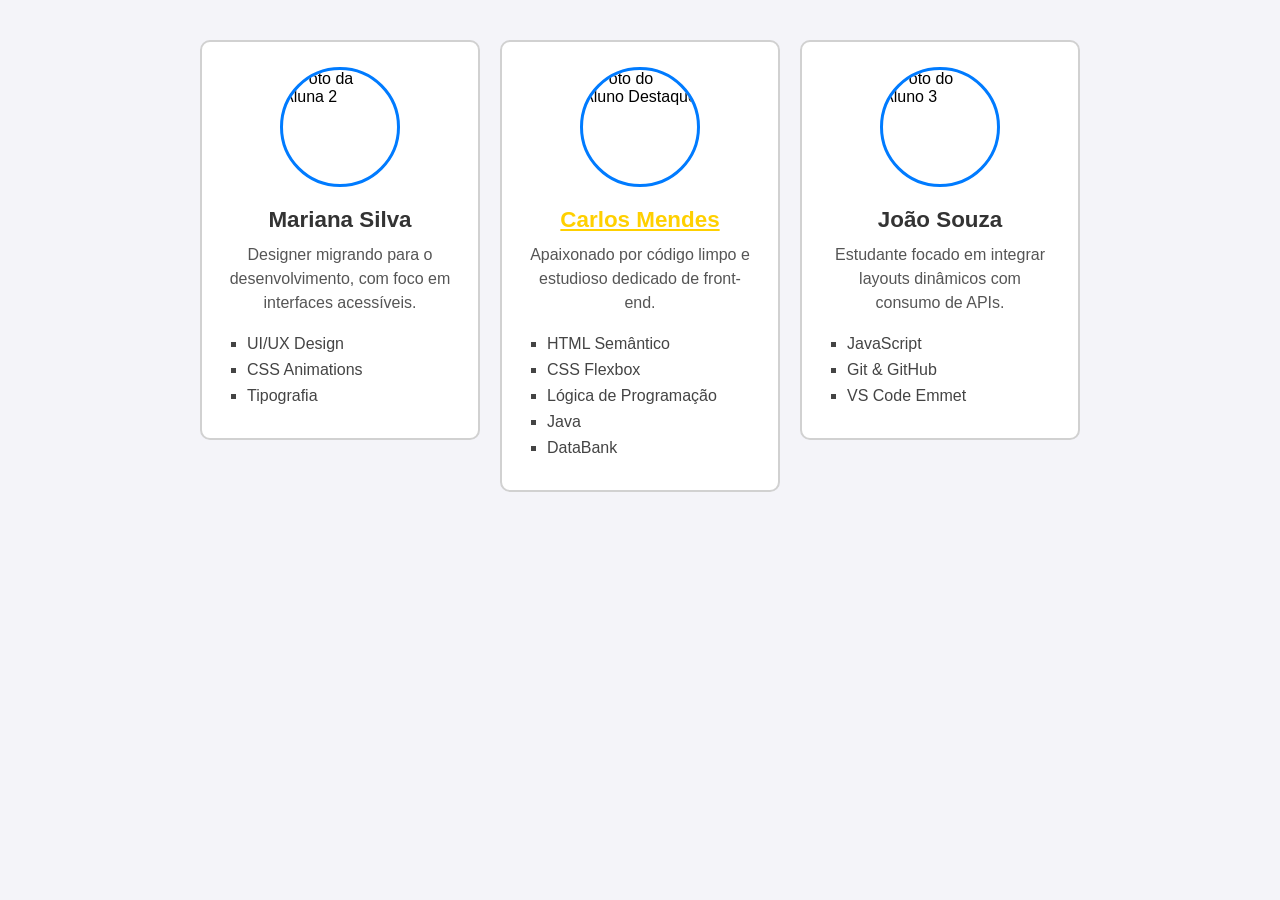
==== FrontEnd/IdAluno/index.html @ 1ad7a77b "mudança de paginas" ====
<!DOCTYPE html>
<html lang="pt-BR">
<head>
    <meta charset="UTF-8">
    <meta name="viewport" content="width=device-width, initial-scale=1.0">
    <link rel="stylesheet" href="./css/style.css">
    <title>Perfis de Alunos</title>
</head>
<body>

    <div class="secao-alunos">

        <div class="perfil-container">
            <img src="https://wallpapers.com/images/hd/cool-profile-picture-461j83j9veimjjwr.jpg" alt="Foto do Aluno Destaque" class="foto-perfil">
            <h1 id="aluno-destaque">Carlos Mendes</h1>
            <div class="descricao">
                <p>Apaixonado por código limpo e estudioso dedicado de front-end.</p>
            </div>
            <div class="habilidades">
                <ul>
                    <li>HTML Semântico</li>
                    <li>CSS Flexbox</li>
                    <li>Lógica de Programação</li>
                    <li>Java</li>
                    <li>DataBank</li>
                </ul>
            </div>
        </div>

        <div class="perfil-container">
            <img src="https://images.bauerhosting.com/empire/2025/11/legend-of-zelda-3.jpg?auto=format&w=992&q=80" alt="Foto da Aluna 2" class="foto-perfil">
            <h2>Mariana Silva</h2>
            <div class="descricao">
                <p>Designer migrando para o desenvolvimento, com foco em interfaces acessíveis.</p>
            </div>
            <div class="habilidades">
                <ul>
                    <li>UI/UX Design</li>
                    <li>CSS Animations</li>
                    <li>Tipografia</li>
                </ul>
            </div>
        </div>

        <div class="perfil-container">
            <img src="https://images.bauerhosting.com/empire/2025/11/legend-of-zelda-2.jpg?auto=format&w=992&q=80" alt="Foto do Aluno 3" class="foto-perfil">
            <h2>João Souza</h2>
            <div class="descricao">
                <p>Estudante focado em integrar layouts dinâmicos com consumo de APIs.</p>
            </div>
            <div class="habilidades">
                <ul>
                    <li>JavaScript</li>
                    <li>Git & GitHub</li>
                    <li>VS Code Emmet</li>
                </ul>
            </div>
        </div>

    </div>

</body>
</html>
---- FrontEnd/IdAluno/css/style.css ----
*{
    margin: 0;
    padding: 0;
    box-sizing: border-box;
    font-family: 'Segoe UI', Tahoma, Geneva, Verdana, sans-serif;
}

.secao-alunos {
    display: flex;
    flex-direction: row;
    justify-content: center;
    gap: 20px;
    padding: 40px; 
    background-color: #f4f4f9;
    min-height: 100vh;

    align-items: flex-start;

    .perfil-container:nth-child(1) {
    order: 2;}
    .perfil-container:nth-child(2) {
    order: 1;}
    .perfil-container:nth-child(3) {
    order: 3;}
}

.perfil-container {
    background-color: #ffffff;
    width: 280px;
            
    border: 2px solid #d1d1d1; 
    border-radius: 10px;
            
    padding: 25px; 
}

.foto-perfil {
    width: 120px;
    height: 120px;
            
    border-radius: 50%; 
    border: 3px solid #007bff;
            
    display: block;
    margin: 0 auto 20px auto; 
}

p { 
    color: #555555;
    line-height: 1.5;
    text-align: center;
    margin-bottom: 20px; 
}

       
#aluno-destaque {
    color: #ffd000;
    font-size: 1.4rem;
    text-align: center;
    margin-bottom: 10px;
    text-decoration: underline;
}

        
h2 {
    text-align: center;
    margin-bottom: 10px;
    font-size: 1.4rem;
    color: #333;
}

ul {
    list-style-type: square;
    padding-left: 20px;
    color: #444;
}

li {
    margin-bottom: 8px;
}
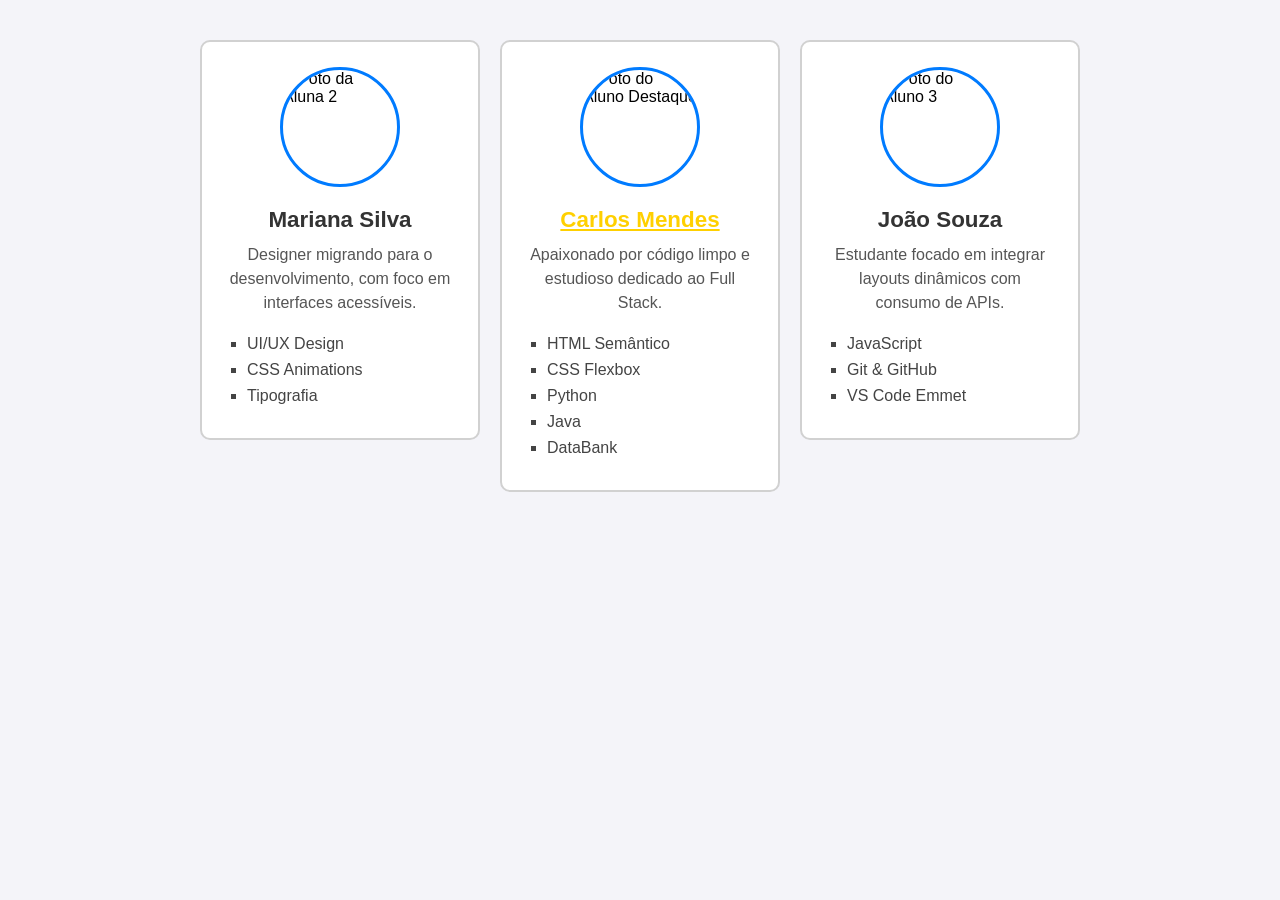
==== commit 478a52a2: "atualização do curriculo 2" ====
--- a/FrontEnd/IdAluno/index.html
+++ b/FrontEnd/IdAluno/index.html
@@ -14,13 +14,13 @@
             <img src="https://wallpapers.com/images/hd/cool-profile-picture-461j83j9veimjjwr.jpg" alt="Foto do Aluno Destaque" class="foto-perfil">
             <h1 id="aluno-destaque">Carlos Mendes</h1>
             <div class="descricao">
-                <p>Apaixonado por código limpo e estudioso dedicado de front-end.</p>
+                <p>Apaixonado por código limpo e estudioso dedicado ao Full Stack.</p>
             </div>
             <div class="habilidades">
                 <ul>
                     <li>HTML Semântico</li>
                     <li>CSS Flexbox</li>
-                    <li>Lógica de Programação</li>
+                    <li>Python</li>
                     <li>Java</li>
                     <li>DataBank</li>
                 </ul>
--- a/FrontEnd/IdAluno/css/style.css
+++ b/FrontEnd/IdAluno/css/style.css
@@ -15,7 +15,8 @@
     min-height: 100vh;
 
     align-items: flex-start;
-
+    
+    /* coloquei essa linha apenas para organizar a visualização*/
     .perfil-container:nth-child(1) {
     order: 2;}
     .perfil-container:nth-child(2) {
@@ -77,4 +78,4 @@
 
 li {
     margin-bottom: 8px;
-}+}
